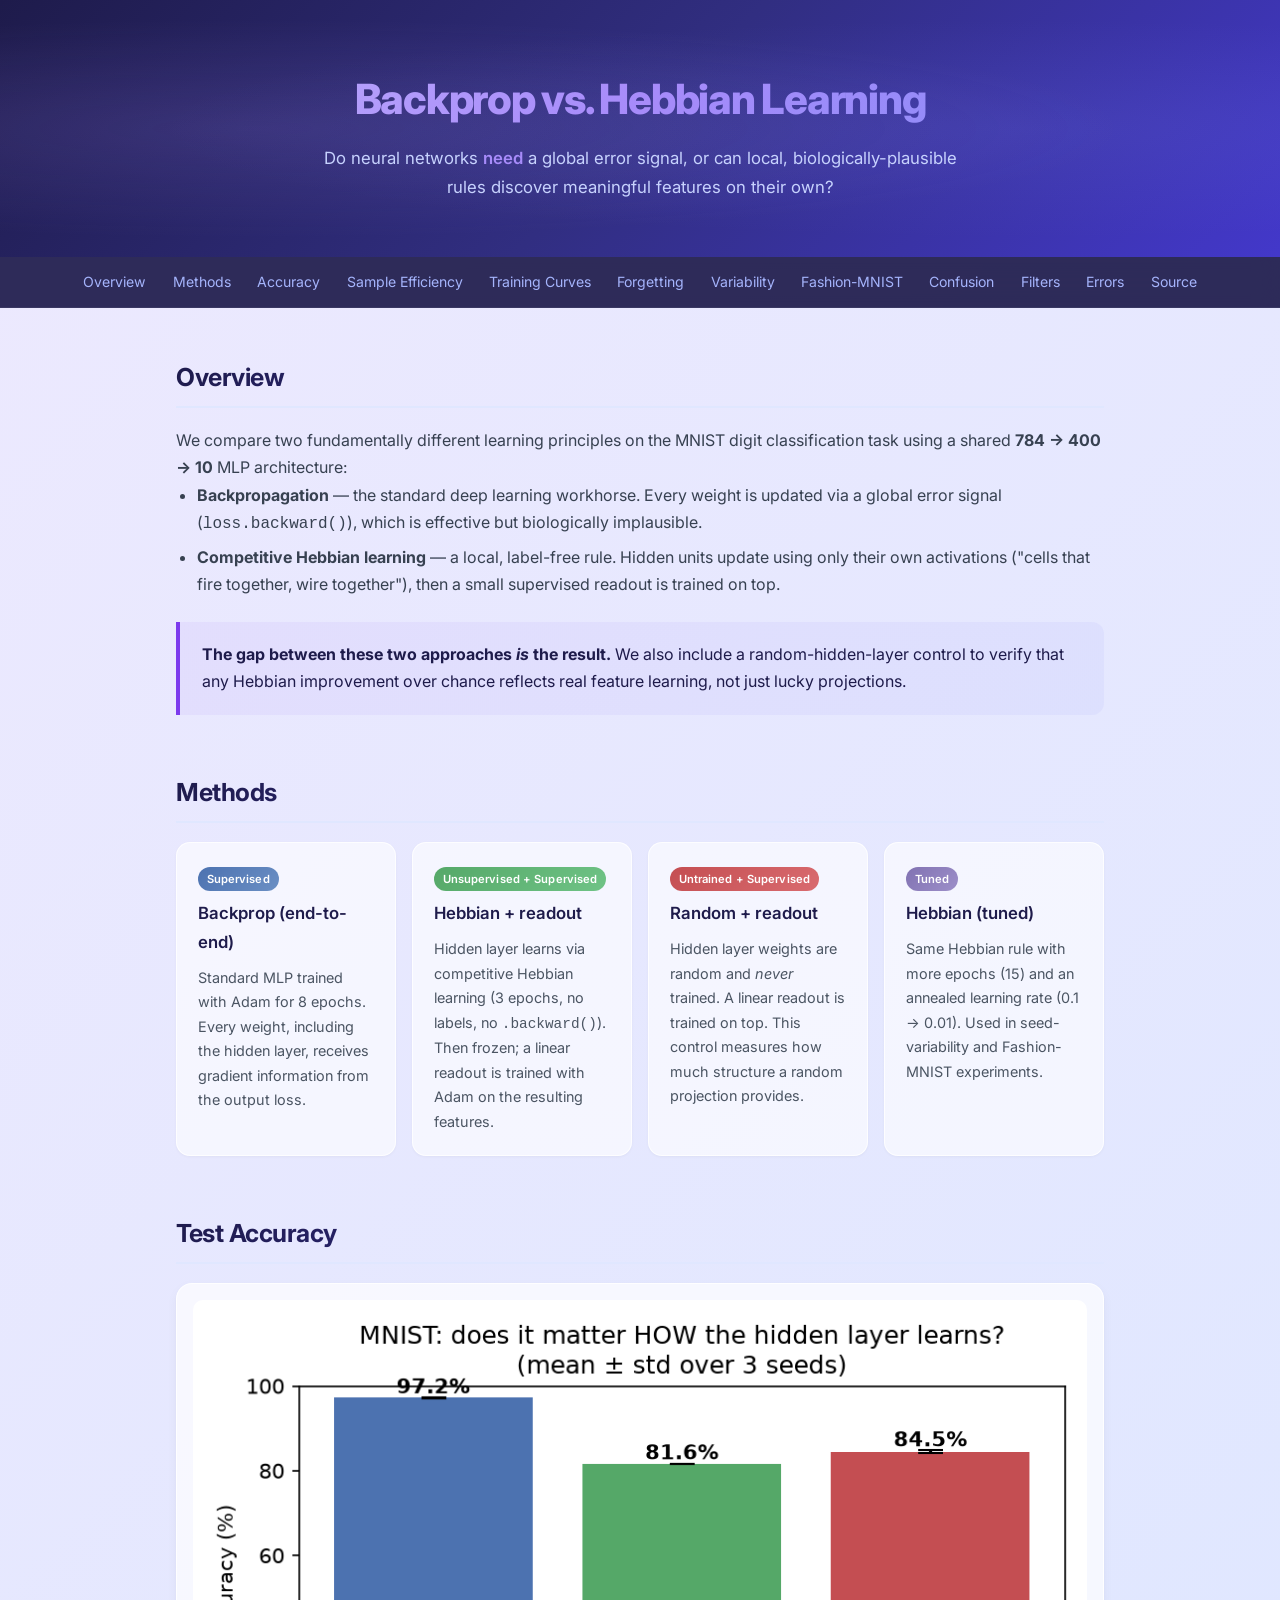
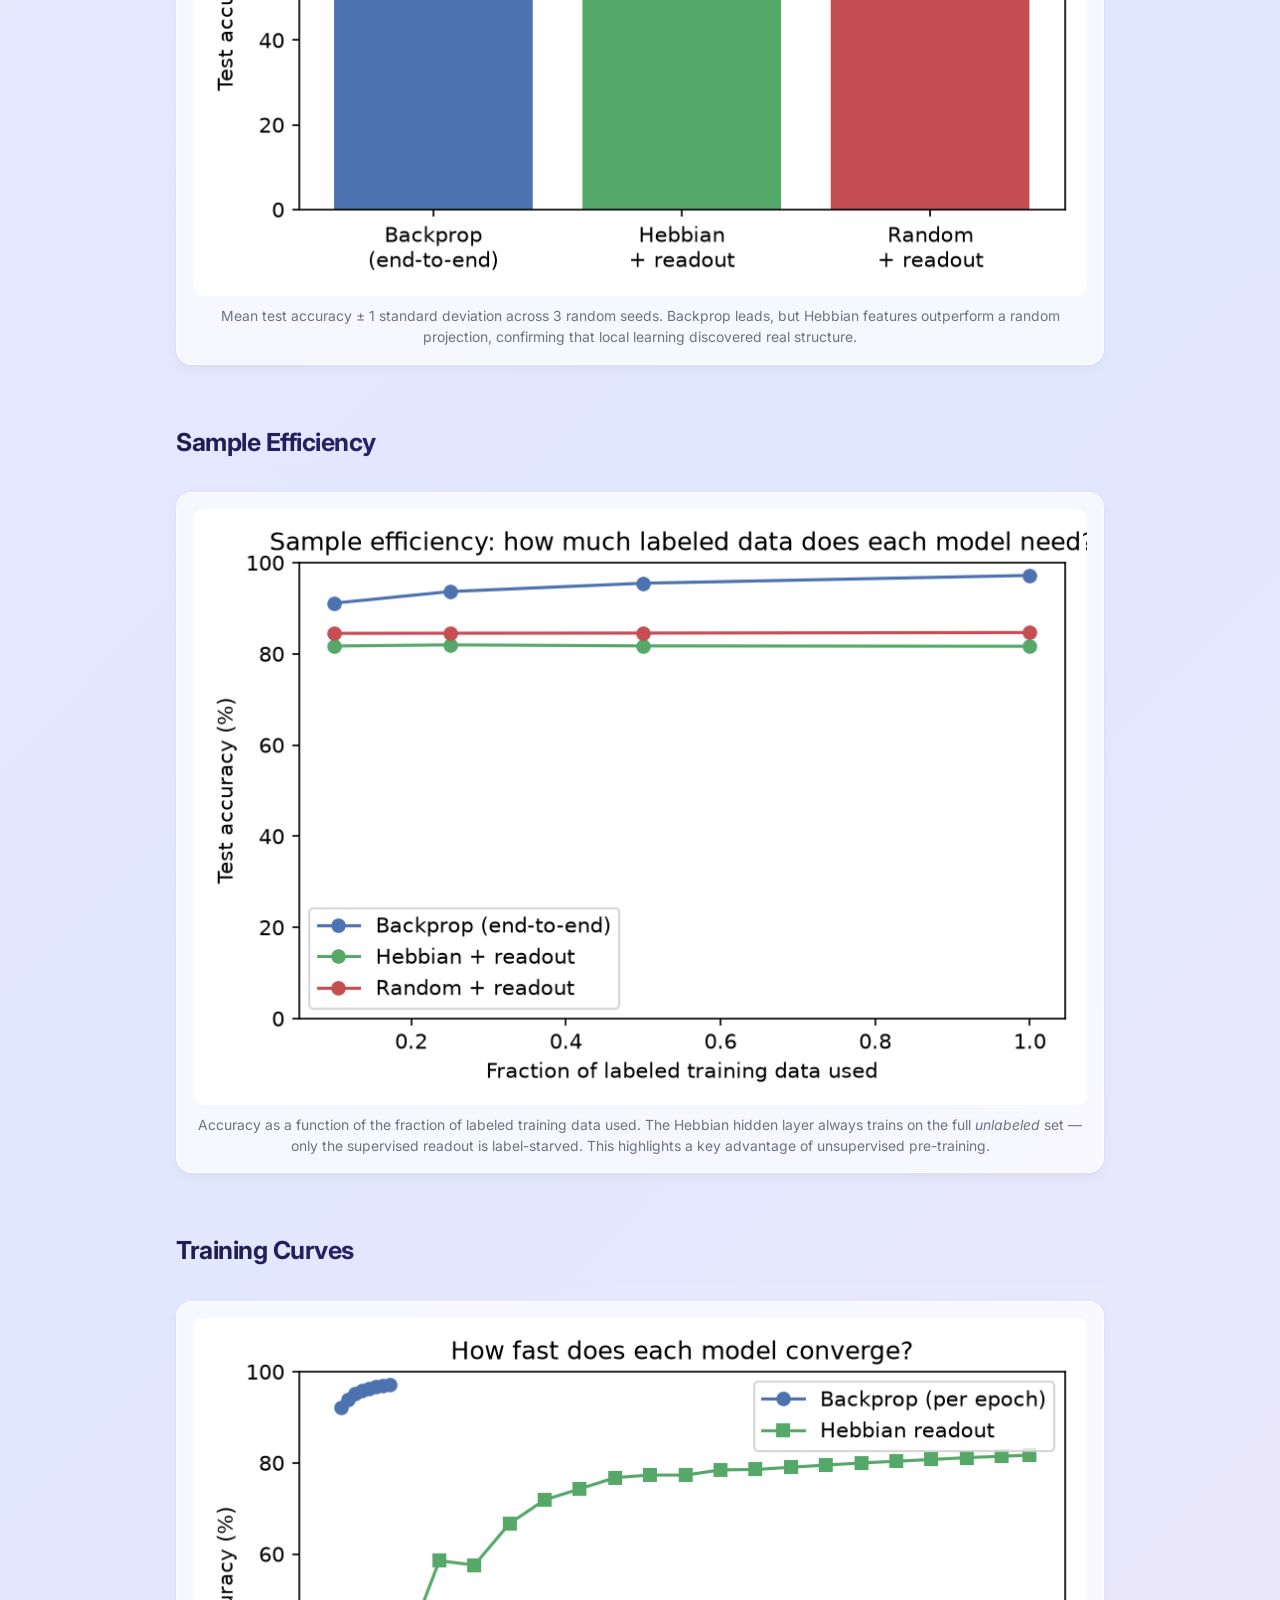
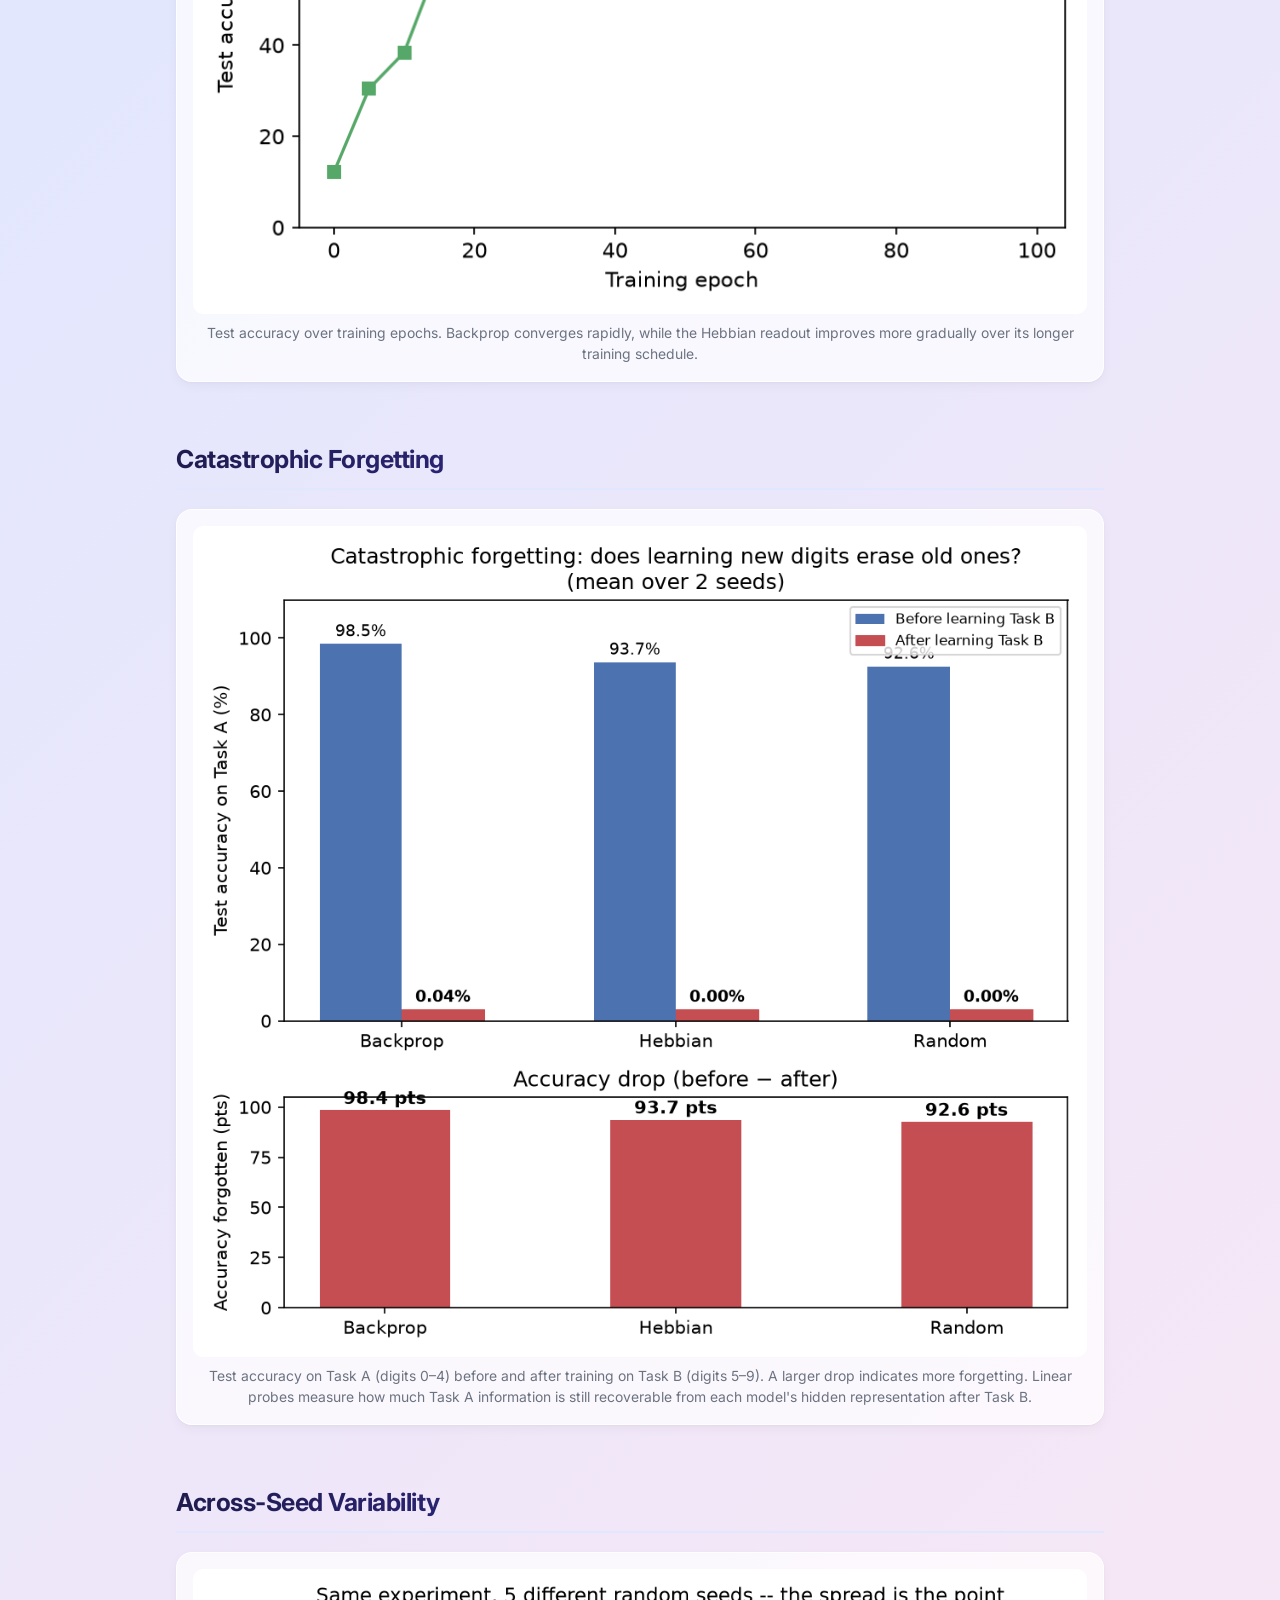
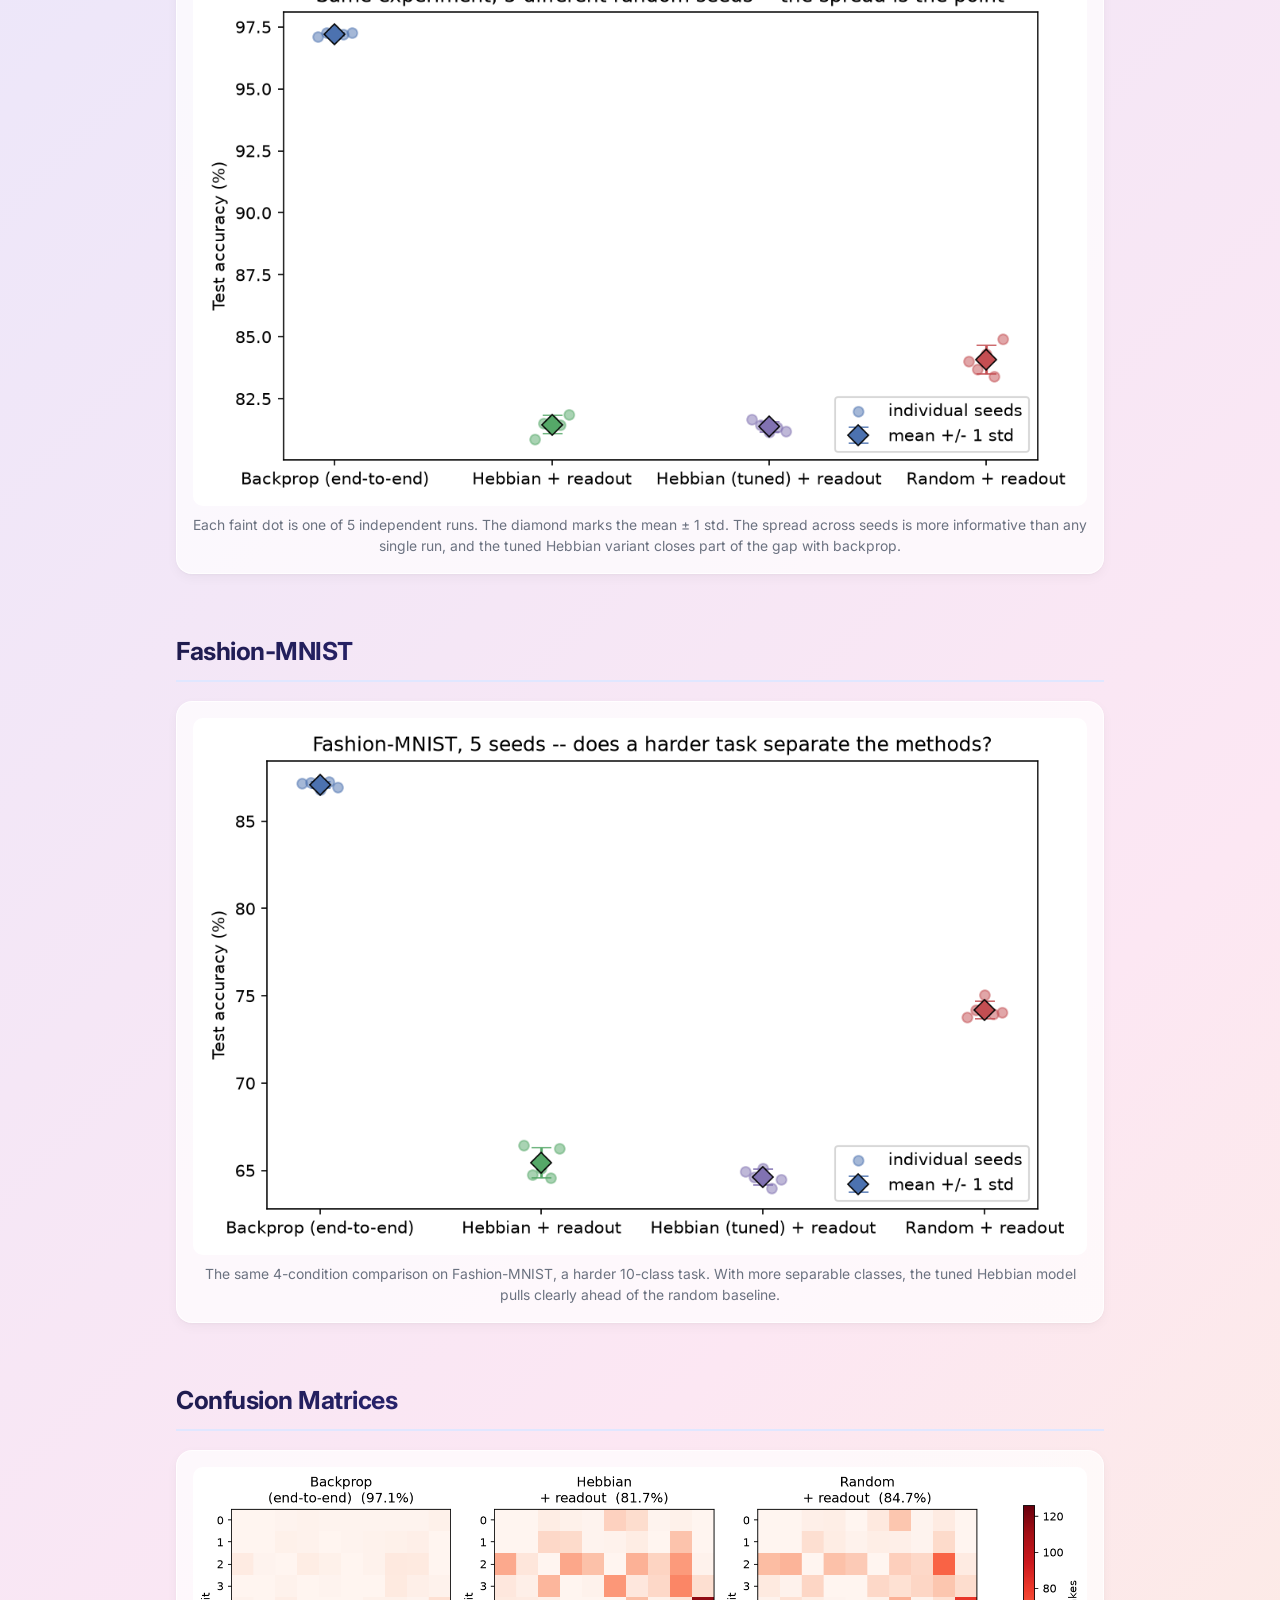
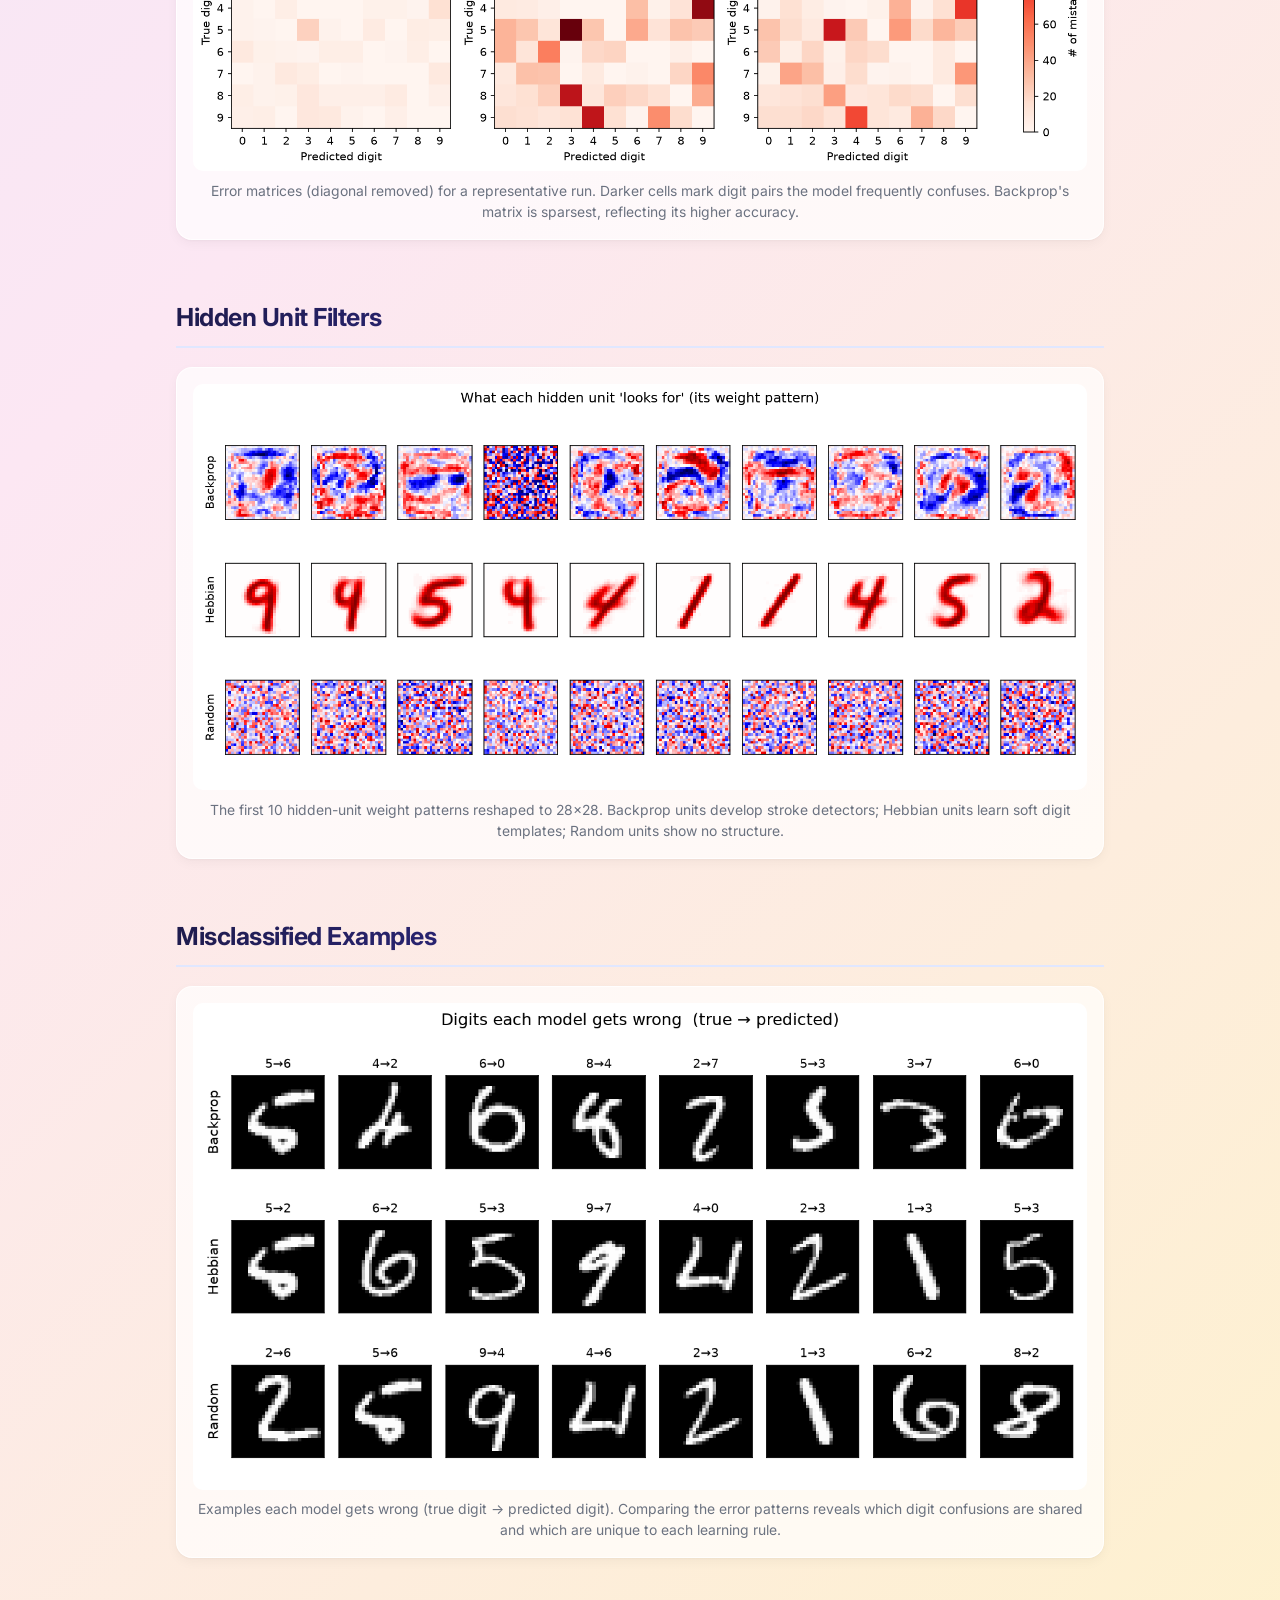
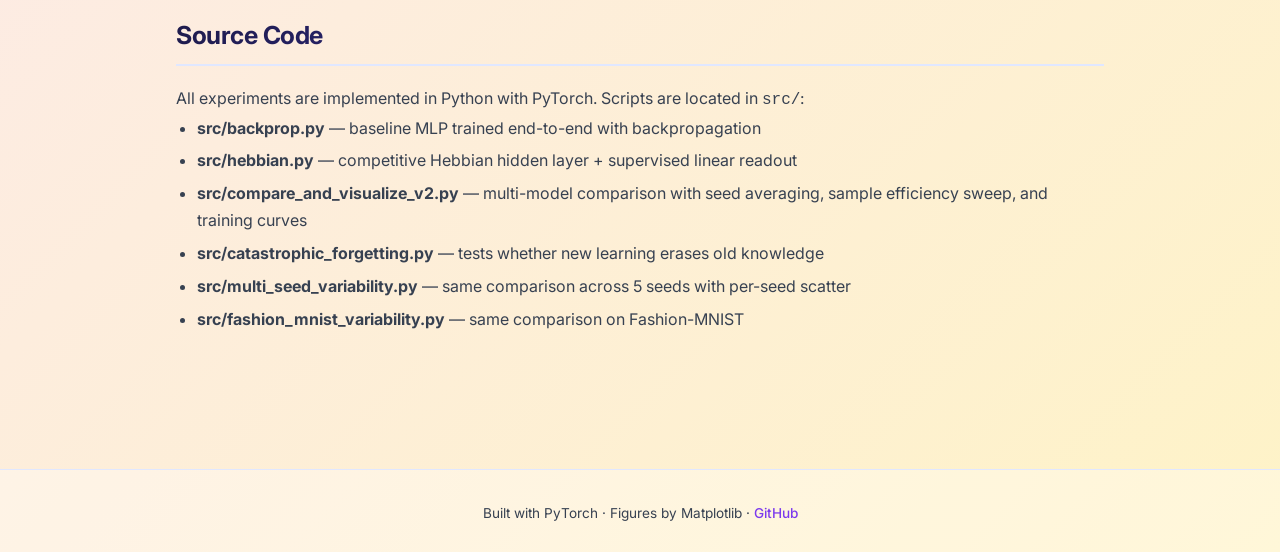
==== index.html @ b6f541f9 "fix: location" ====
<!DOCTYPE html>
<html lang="en">
<head>
<meta charset="UTF-8">
<meta name="viewport" content="width=device-width, initial-scale=1">
<title>Backprop vs. Hebbian Learning on MNIST</title>
<link rel="preconnect" href="https://fonts.googleapis.com">
<link rel="preconnect" href="https://fonts.gstatic.com" crossorigin>
<link href="https://fonts.googleapis.com/css2?family=Inter:wght@400;500;600;700;800&display=swap" rel="stylesheet">
<link rel="stylesheet" href="static/style.css">
</head>
<body>

<header>
  <h1>Backprop vs. Hebbian Learning</h1>
  <p>Do neural networks <em>need</em> a global error signal, or can local, biologically-plausible rules discover meaningful features on their own?</p>
</header>

<nav>
  <a href="#overview">Overview</a>
  <a href="#methods">Methods</a>
  <a href="#accuracy">Accuracy</a>
  <a href="#sample-efficiency">Sample Efficiency</a>
  <a href="#training-curves">Training Curves</a>
  <a href="#catastrophic-forgetting">Forgetting</a>
  <a href="#seed-variability">Variability</a>
  <a href="#fashion-mnist">Fashion-MNIST</a>
  <a href="#confusion">Confusion</a>
  <a href="#filters">Filters</a>
  <a href="#misclassified">Errors</a>
  <a href="#source">Source</a>
</nav>

<main>

<section id="overview">
  <h2>Overview</h2>
  <p>We compare two fundamentally different learning principles on the MNIST digit classification task using a shared <strong>784 &rarr; 400 &rarr; 10</strong> MLP architecture:</p>
  <ul>
    <li><strong>Backpropagation</strong> &mdash; the standard deep learning workhorse. Every weight is updated via a global error signal (<code>loss.backward()</code>), which is effective but biologically implausible.</li>
    <li><strong>Competitive Hebbian learning</strong> &mdash; a local, label-free rule. Hidden units update using only their own activations ("cells that fire together, wire together"), then a small supervised readout is trained on top.</li>
  </ul>
  <div class="highlight">
    <p><strong>The gap between these two approaches <em>is</em> the result.</strong> We also include a random-hidden-layer control to verify that any Hebbian improvement over chance reflects real feature learning, not just lucky projections.</p>
  </div>
</section>

<section id="methods">
  <h2>Methods</h2>
  <div class="method-cards">
    <div class="card">
      <span class="tag tag-bp">Supervised</span>
      <h3>Backprop (end-to-end)</h3>
      <p>Standard MLP trained with Adam for 8 epochs. Every weight, including the hidden layer, receives gradient information from the output loss.</p>
    </div>
    <div class="card">
      <span class="tag tag-hib">Unsupervised + Supervised</span>
      <h3>Hebbian + readout</h3>
      <p>Hidden layer learns via competitive Hebbian learning (3 epochs, no labels, no <code>.backward()</code>). Then frozen; a linear readout is trained with Adam on the resulting features.</p>
    </div>
    <div class="card">
      <span class="tag tag-rnd">Untrained + Supervised</span>
      <h3>Random + readout</h3>
      <p>Hidden layer weights are random and <em>never</em> trained. A linear readout is trained on top. This control measures how much structure a random projection provides.</p>
    </div>
    <div class="card">
      <span class="tag tag-tuning">Tuned</span>
      <h3>Hebbian (tuned)</h3>
      <p>Same Hebbian rule with more epochs (15) and an annealed learning rate (0.1 &rarr; 0.01). Used in seed-variability and Fashion-MNIST experiments.</p>
    </div>
  </div>
</section>

<section id="accuracy">
  <h2>Test Accuracy</h2>
  <figure>
    <img src="output/accuracy_comparison.png" alt="Accuracy comparison bar chart">
    <figcaption>Mean test accuracy &plusmn; 1 standard deviation across 3 random seeds. Backprop leads, but Hebbian features outperform a random projection, confirming that local learning discovered real structure.</figcaption>
  </figure>
</section>

<section id="sample-efficiency">
  <h2>Sample Efficiency</h2>
  <figure>
    <img src="output/sample_efficiency.png" alt="Sample efficiency plot">
    <figcaption>Accuracy as a function of the fraction of labeled training data used. The Hebbian hidden layer always trains on the full <em>unlabeled</em> set &mdash; only the supervised readout is label-starved. This highlights a key advantage of unsupervised pre-training.</figcaption>
  </figure>
</section>

<section id="training-curves">
  <h2>Training Curves</h2>
  <figure>
    <img src="output/training_curves.png" alt="Training curves">
    <figcaption>Test accuracy over training epochs. Backprop converges rapidly, while the Hebbian readout improves more gradually over its longer training schedule.</figcaption>
  </figure>
</section>

<section id="catastrophic-forgetting">
  <h2>Catastrophic Forgetting</h2>
  <figure>
    <img src="output/catastrophic_forgetting.png" alt="Catastrophic forgetting bar chart">
    <figcaption>Test accuracy on Task A (digits 0&ndash;4) before and after training on Task B (digits 5&ndash;9). A larger drop indicates more forgetting. Linear probes measure how much Task A information is still recoverable from each model's hidden representation after Task B.</figcaption>
  </figure>
</section>

<section id="seed-variability">
  <h2>Across-Seed Variability</h2>
  <figure>
    <img src="output/seed_variability.png" alt="Seed variability scatter plot">
    <figcaption>Each faint dot is one of 5 independent runs. The diamond marks the mean &plusmn; 1 std. The spread across seeds is more informative than any single run, and the tuned Hebbian variant closes part of the gap with backprop.</figcaption>
  </figure>
</section>

<section id="fashion-mnist">
  <h2>Fashion-MNIST</h2>
  <figure>
    <img src="output/fashion_seed_variability.png" alt="Fashion-MNIST variability">
    <figcaption>The same 4-condition comparison on Fashion-MNIST, a harder 10-class task. With more separable classes, the tuned Hebbian model pulls clearly ahead of the random baseline.</figcaption>
  </figure>
</section>

<section id="confusion">
  <h2>Confusion Matrices</h2>
  <figure>
    <img src="output/confusion_matrices.png" alt="Confusion matrices">
    <figcaption>Error matrices (diagonal removed) for a representative run. Darker cells mark digit pairs the model frequently confuses. Backprop's matrix is sparsest, reflecting its higher accuracy.</figcaption>
  </figure>
</section>

<section id="filters">
  <h2>Hidden Unit Filters</h2>
  <figure>
    <img src="output/filters.png" alt="Weight filters">
    <figcaption>The first 10 hidden-unit weight patterns reshaped to 28&times;28. Backprop units develop stroke detectors; Hebbian units learn soft digit templates; Random units show no structure.</figcaption>
  </figure>
</section>

<section id="misclassified">
  <h2>Misclassified Examples</h2>
  <figure>
    <img src="output/misclassified.png" alt="Misclassified digits">
    <figcaption>Examples each model gets wrong (true digit &rarr; predicted digit). Comparing the error patterns reveals which digit confusions are shared and which are unique to each learning rule.</figcaption>
  </figure>
</section>

<section id="source">
  <h2>Source Code</h2>
  <p>All experiments are implemented in Python with PyTorch. Scripts are located in <code>src/</code>:</p>
  <ul>
    <li><strong>src/backprop.py</strong> &mdash; baseline MLP trained end-to-end with backpropagation</li>
    <li><strong>src/hebbian.py</strong> &mdash; competitive Hebbian hidden layer + supervised linear readout</li>
    <li><strong>src/compare_and_visualize_v2.py</strong> &mdash; multi-model comparison with seed averaging, sample efficiency sweep, and training curves</li>
    <li><strong>src/catastrophic_forgetting.py</strong> &mdash; tests whether new learning erases old knowledge</li>
    <li><strong>src/multi_seed_variability.py</strong> &mdash; same comparison across 5 seeds with per-seed scatter</li>
    <li><strong>src/fashion_mnist_variability.py</strong> &mdash; same comparison on Fashion-MNIST</li>
  </ul>
</section>

</main>

<footer>
  <p>Built with PyTorch &middot; Figures by Matplotlib &middot; <a href="https://github.com/JoshBeitler47/CompBioFinalProject">GitHub</a></p>
</footer>

</body>
</html>
---- static/style.css ----
*, *::before, *::after { box-sizing: border-box; margin: 0; padding: 0; }
html { scroll-behavior: smooth; }
body {
  font: 16px/1.7 'Inter', -apple-system, BlinkMacSystemFont, "Segoe UI", Roboto, Helvetica, Arial, sans-serif;
  color: #1e1e2e;     background: linear-gradient(135deg, #ede9fe 0%, #e0e7ff 30%, #fce7f3 70%, #fef3c7 100%);
  min-height: 100vh; display: flex; flex-direction: column;
}
::selection { background: #7c3aed33; color: #5b21b6; }
::-webkit-scrollbar { width: 8px; }
::-webkit-scrollbar-track { background: #e4e9f2; }
::-webkit-scrollbar-thumb { background: #a78bfa; border-radius: 4px; }

header {
  background: linear-gradient(135deg, #1e1b4b 0%, #312e81 50%, #4338ca 100%);
  color: #fff; padding: 4rem 1rem 3.5rem; text-align: center;
  position: relative; overflow: hidden;
}
header::before {
  content: ''; position: absolute; inset: 0;
  background: radial-gradient(ellipse at 20% 50%, rgba(167,139,250,.15) 0%, transparent 60%),
              radial-gradient(ellipse at 80% 50%, rgba(129,140,248,.12) 0%, transparent 60%);
}
header h1 {
  font-size: 2.6rem; font-weight: 800; letter-spacing: -.03em;
  background: linear-gradient(135deg, #c4b5fd, #a78bfa, #818cf8);
  -webkit-background-clip: text; -webkit-text-fill-color: transparent;
  background-clip: text; position: relative; margin-bottom: .6rem;
}
header p { font-size: 1.05rem; color: #c7d2fe; max-width: 640px; margin: 0 auto; line-height: 1.7; position: relative; }
header p em { color: #a78bfa; font-style: normal; font-weight: 600; }

nav {
  background: rgba(30,27,75,.92); backdrop-filter: blur(12px); -webkit-backdrop-filter: blur(12px);
  padding: .8rem 1rem; text-align: center; font-size: .88rem;
  position: sticky; top: 0; z-index: 100; border-bottom: 1px solid rgba(255,255,255,.06);
}
nav a {
  color: #a5b4fc; text-decoration: none; margin: 0 .7rem;
  transition: color .2s, transform .2s; display: inline-block;
}
nav a:hover { color: #c4b5fd; transform: translateY(-1px); }

main { flex: 1; max-width: 960px; margin: 0 auto; padding: 3rem 1rem; }

section {
  margin-bottom: 3.5rem;
  opacity: 0; animation: fadeUp .6s ease forwards;
}
section:nth-child(2) { animation-delay: .1s; }
section:nth-child(3) { animation-delay: .2s; }
@keyframes fadeUp { to { opacity: 1; transform: translateY(0); } }
section { transform: translateY(20px); }

h2 {
  font-size: 1.55rem; font-weight: 700; margin-bottom: 1.2rem;
  background: linear-gradient(135deg, #1e1b4b, #4338ca);
  -webkit-background-clip: text; -webkit-text-fill-color: transparent;
  background-clip: text; letter-spacing: -.02em;
  border-bottom: 2px solid #e0e7ff; padding-bottom: .5rem;
}
h3 { font-size: 1.15rem; font-weight: 600; margin: 1.5rem 0 .6rem; color: #1e1b4b; }
p, li { color: #374151; }
ul { padding-left: 1.3rem; }
li { margin-bottom: .35rem; }

figure {
  background: rgba(255,255,255,.7); backdrop-filter: blur(4px); -webkit-backdrop-filter: blur(4px);
  border: 1px solid rgba(255,255,255,.8); border-radius: 16px;
  padding: 1rem; text-align: center;
  box-shadow: 0 1px 3px rgba(0,0,0,.04), 0 4px 12px rgba(0,0,0,.04);
  transition: transform .3s, box-shadow .3s;
}
figure:hover { transform: translateY(-3px); box-shadow: 0 4px 12px rgba(0,0,0,.06), 0 12px 32px rgba(0,0,0,.06); }
figure img { max-width: 100%; height: auto; display: block; margin: 0 auto; border-radius: 10px; }
figcaption { margin-top: .6rem; font-size: .87rem; color: #6b7280; line-height: 1.5; }

.highlight {
  background: linear-gradient(135deg, rgba(124,58,237,.06), rgba(99,102,241,.06));
  border-left: 4px solid #7c3aed; padding: 1.2rem 1.4rem;
  border-radius: 0 12px 12px 0; margin: 1.5rem 0;
}
.highlight p { margin: 0; color: #1e1b4b; }

.method-cards {
  display: grid; grid-template-columns: repeat(auto-fit, minmax(220px, 1fr)); gap: 1rem; margin-top: 1rem;
}
.card {
  background: rgba(255,255,255,.6); backdrop-filter: blur(4px); -webkit-backdrop-filter: blur(4px);
  border: 1px solid rgba(255,255,255,.8); border-radius: 14px; padding: 1.3rem;
  transition: transform .25s, box-shadow .25s;
  box-shadow: 0 1px 3px rgba(0,0,0,.04);
}
.card:hover { transform: translateY(-4px); box-shadow: 0 8px 24px rgba(0,0,0,.06); }
.card h3 { margin-top: 0; font-size: 1.05rem; }
.card p { font-size: .9rem; color: #4b5563; }
.card .acc { font-size: 1.6rem; font-weight: 700; color: #1e1b4b; margin: .4rem 0; }
.card .tag {
  display: inline-block; font-size: .7rem; font-weight: 600; padding: .15rem .55rem;
  border-radius: 20px; color: #fff; margin-bottom: .5rem; letter-spacing: .01em;
}
.tag-bp { background: linear-gradient(135deg, #4C72B0, #6b8fc4); }
.tag-hib { background: linear-gradient(135deg, #55A868, #6fc386); }
.tag-rnd { background: linear-gradient(135deg, #C44E52, #d96b6f); }
.tag-tuning { background: linear-gradient(135deg, #8172B2, #9d8fc9); }

footer {
  text-align: center; padding: 2rem 1rem; font-size: .85rem; color: #6b7280;
  border-top: 1px solid #e0e7ff; margin-top: 2rem;
  background: rgba(255,255,255,.3);
}
footer a { color: #7c3aed; font-weight: 500; text-decoration: none; }
footer a:hover { text-decoration: underline; }

@media (max-width: 600px) {
  header h1 { font-size: 1.8rem; }
  header { padding: 2.5rem 1rem 2rem; }
  nav { font-size: .8rem; }
  nav a { margin: 0 .4rem; }
}
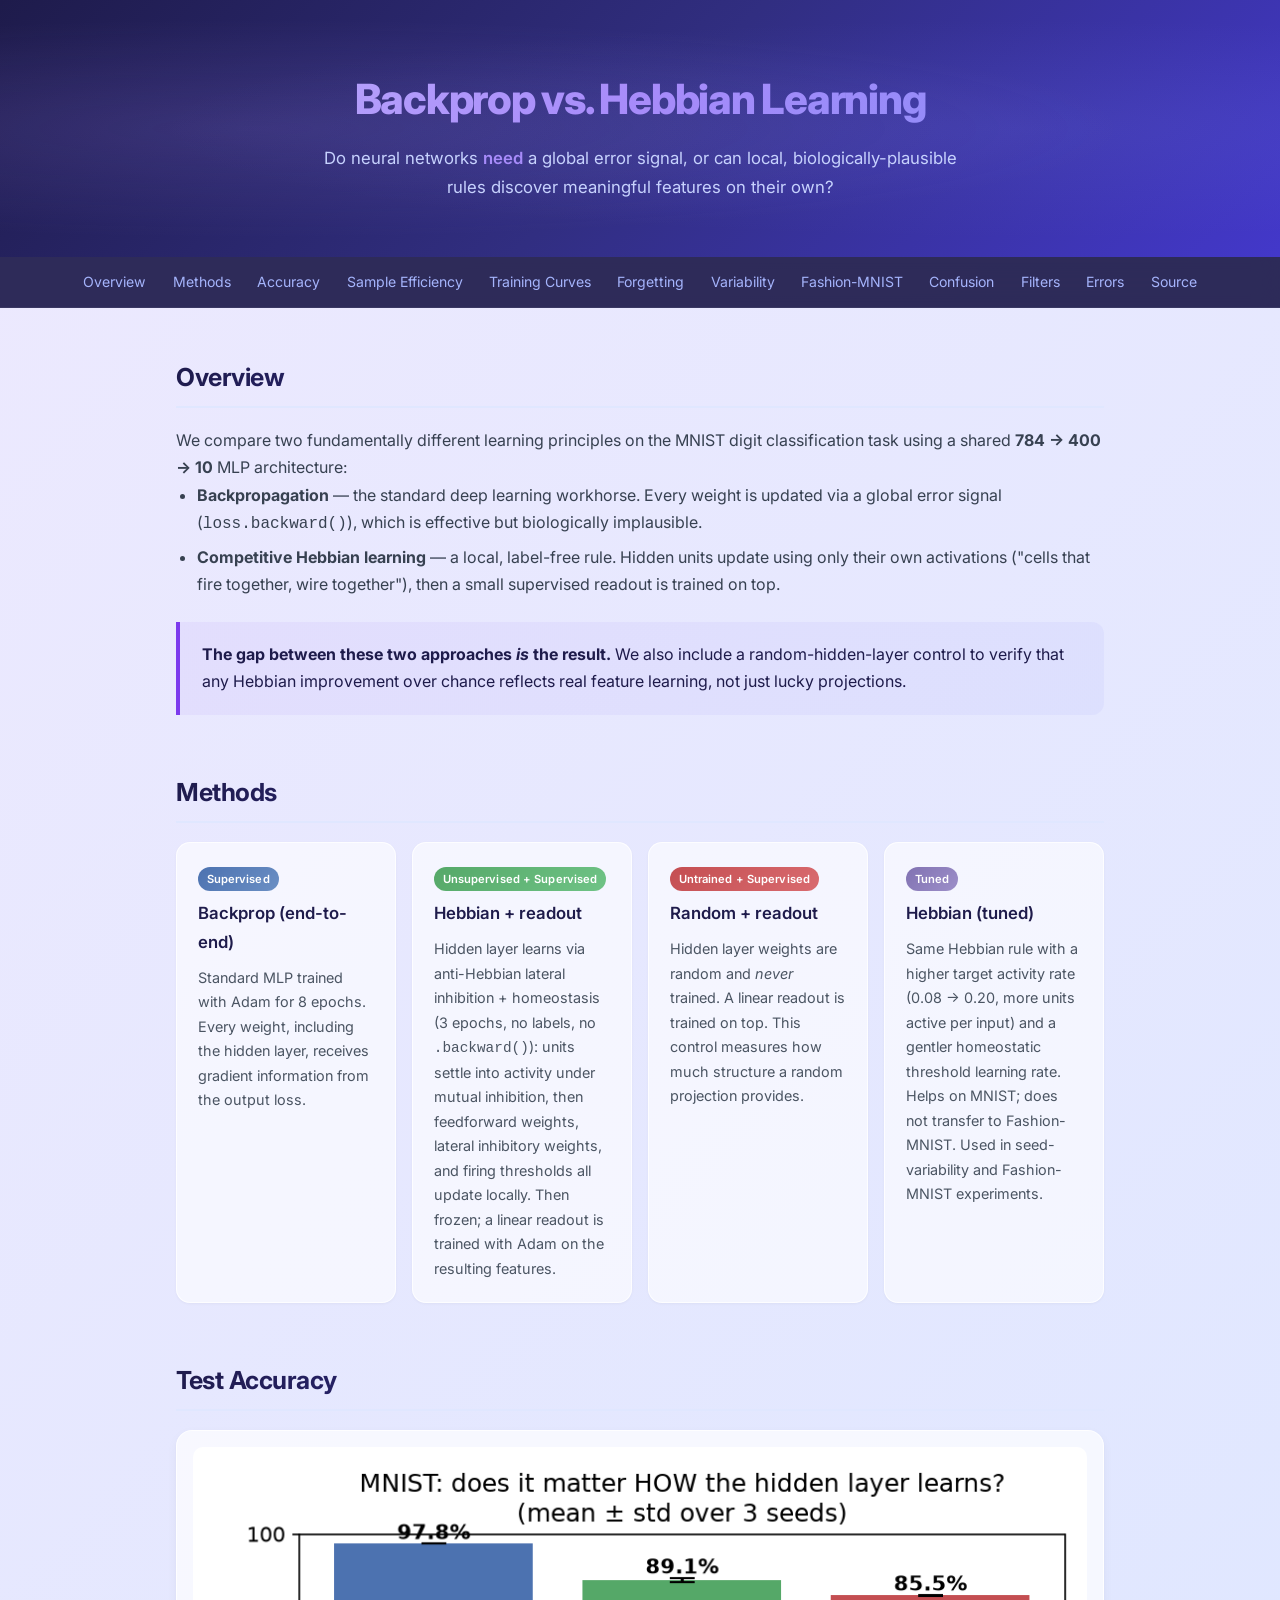
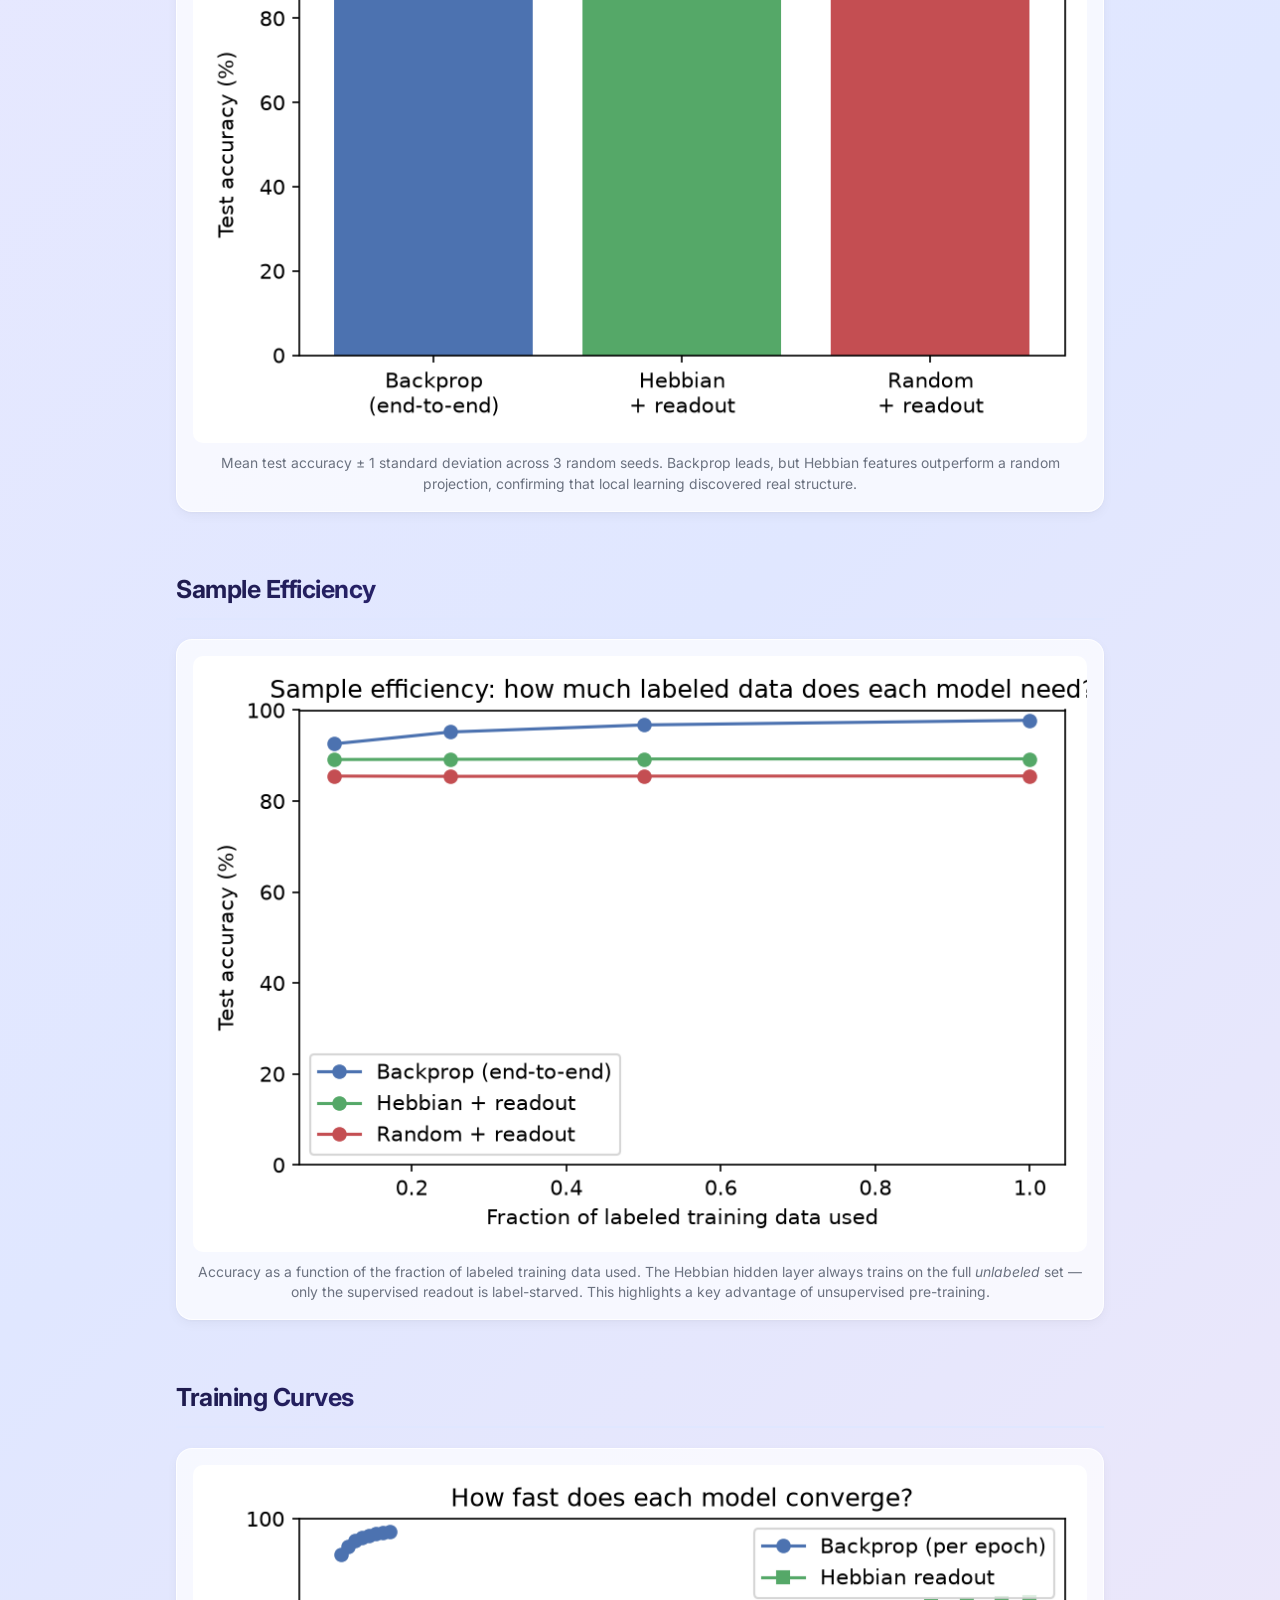
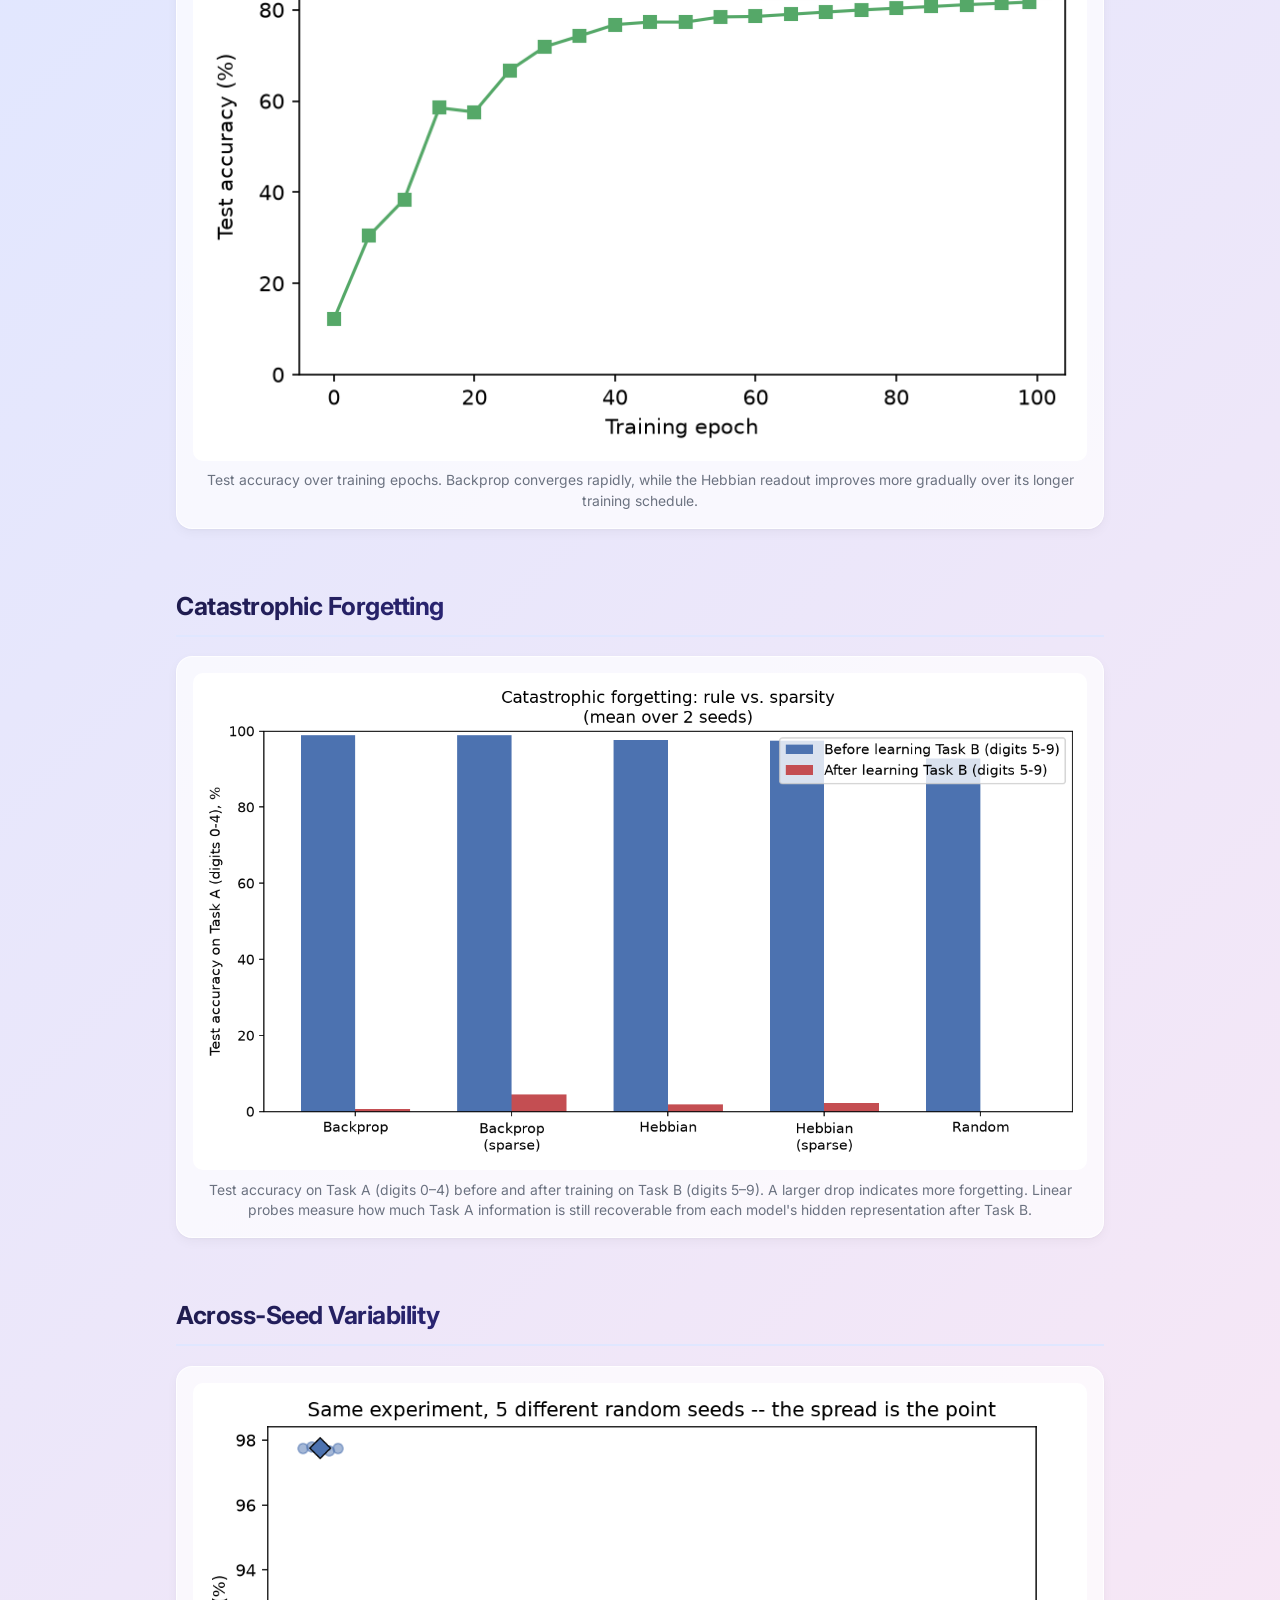
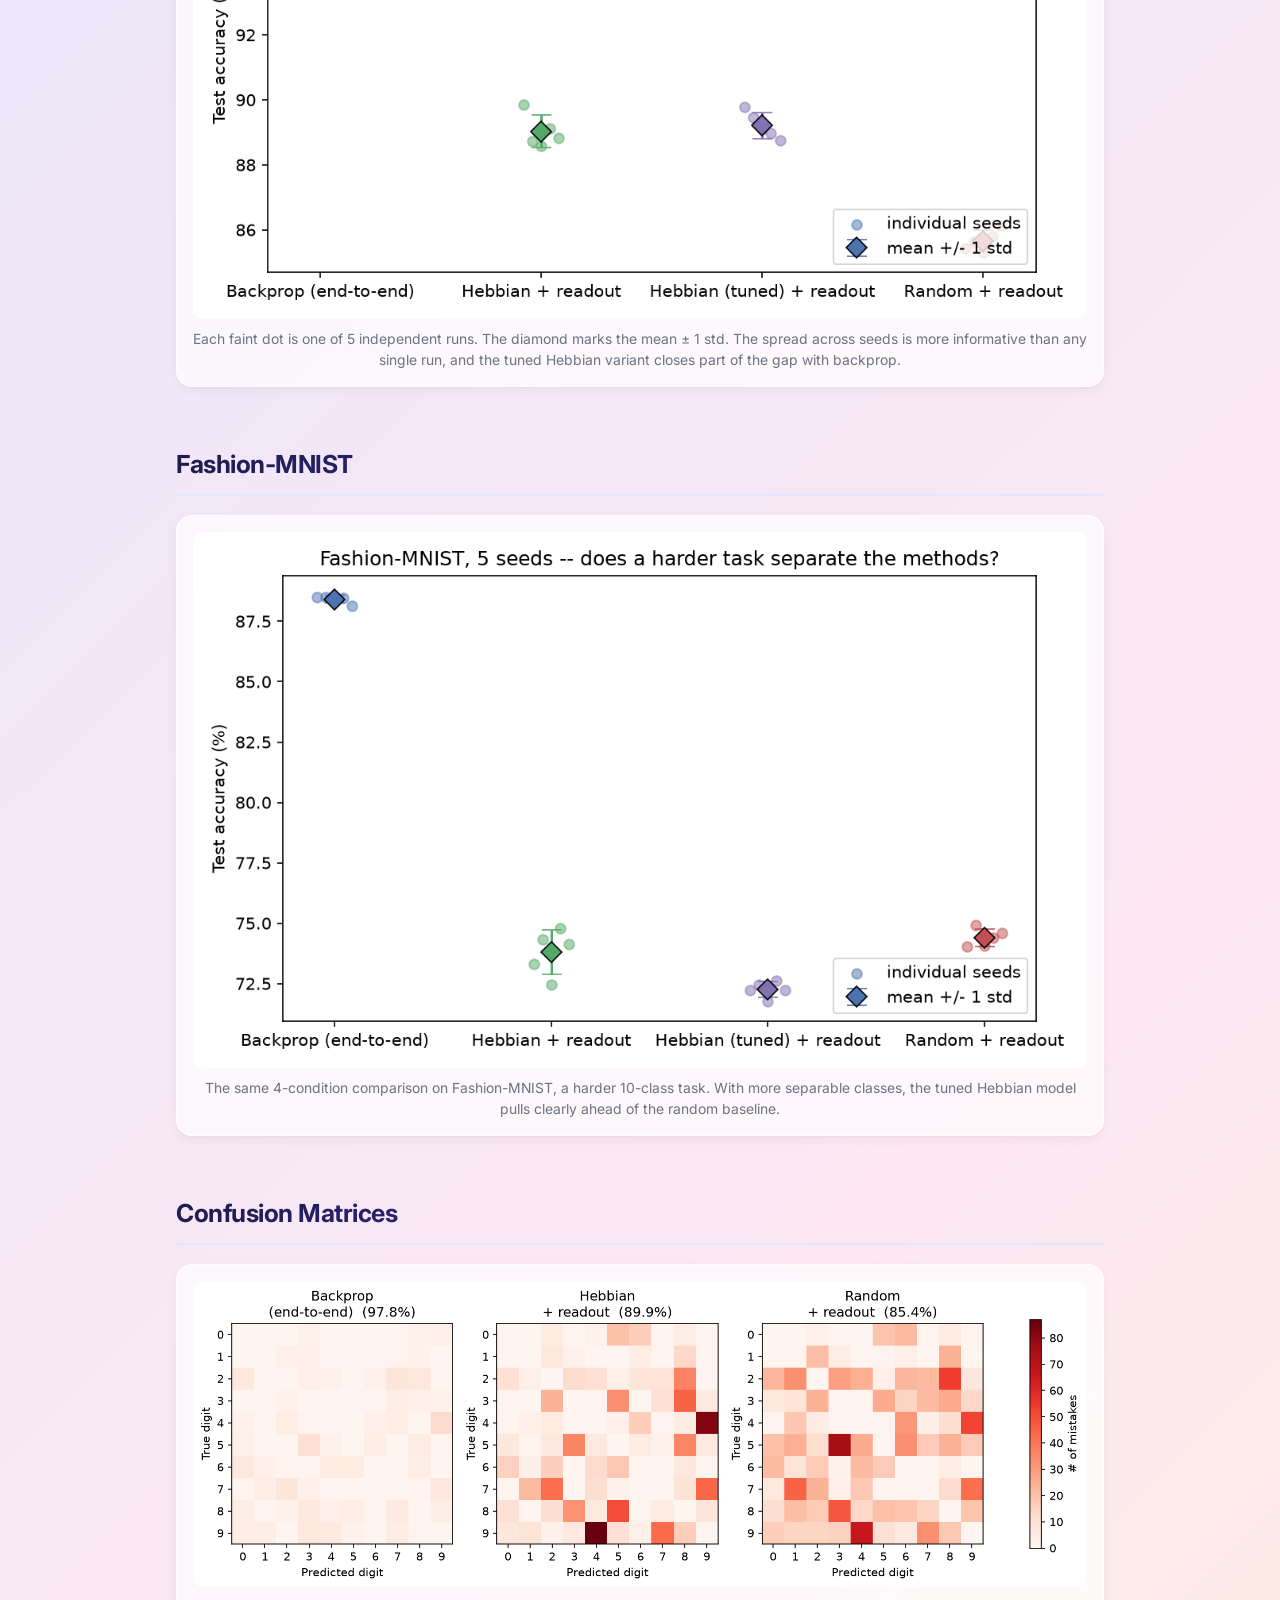
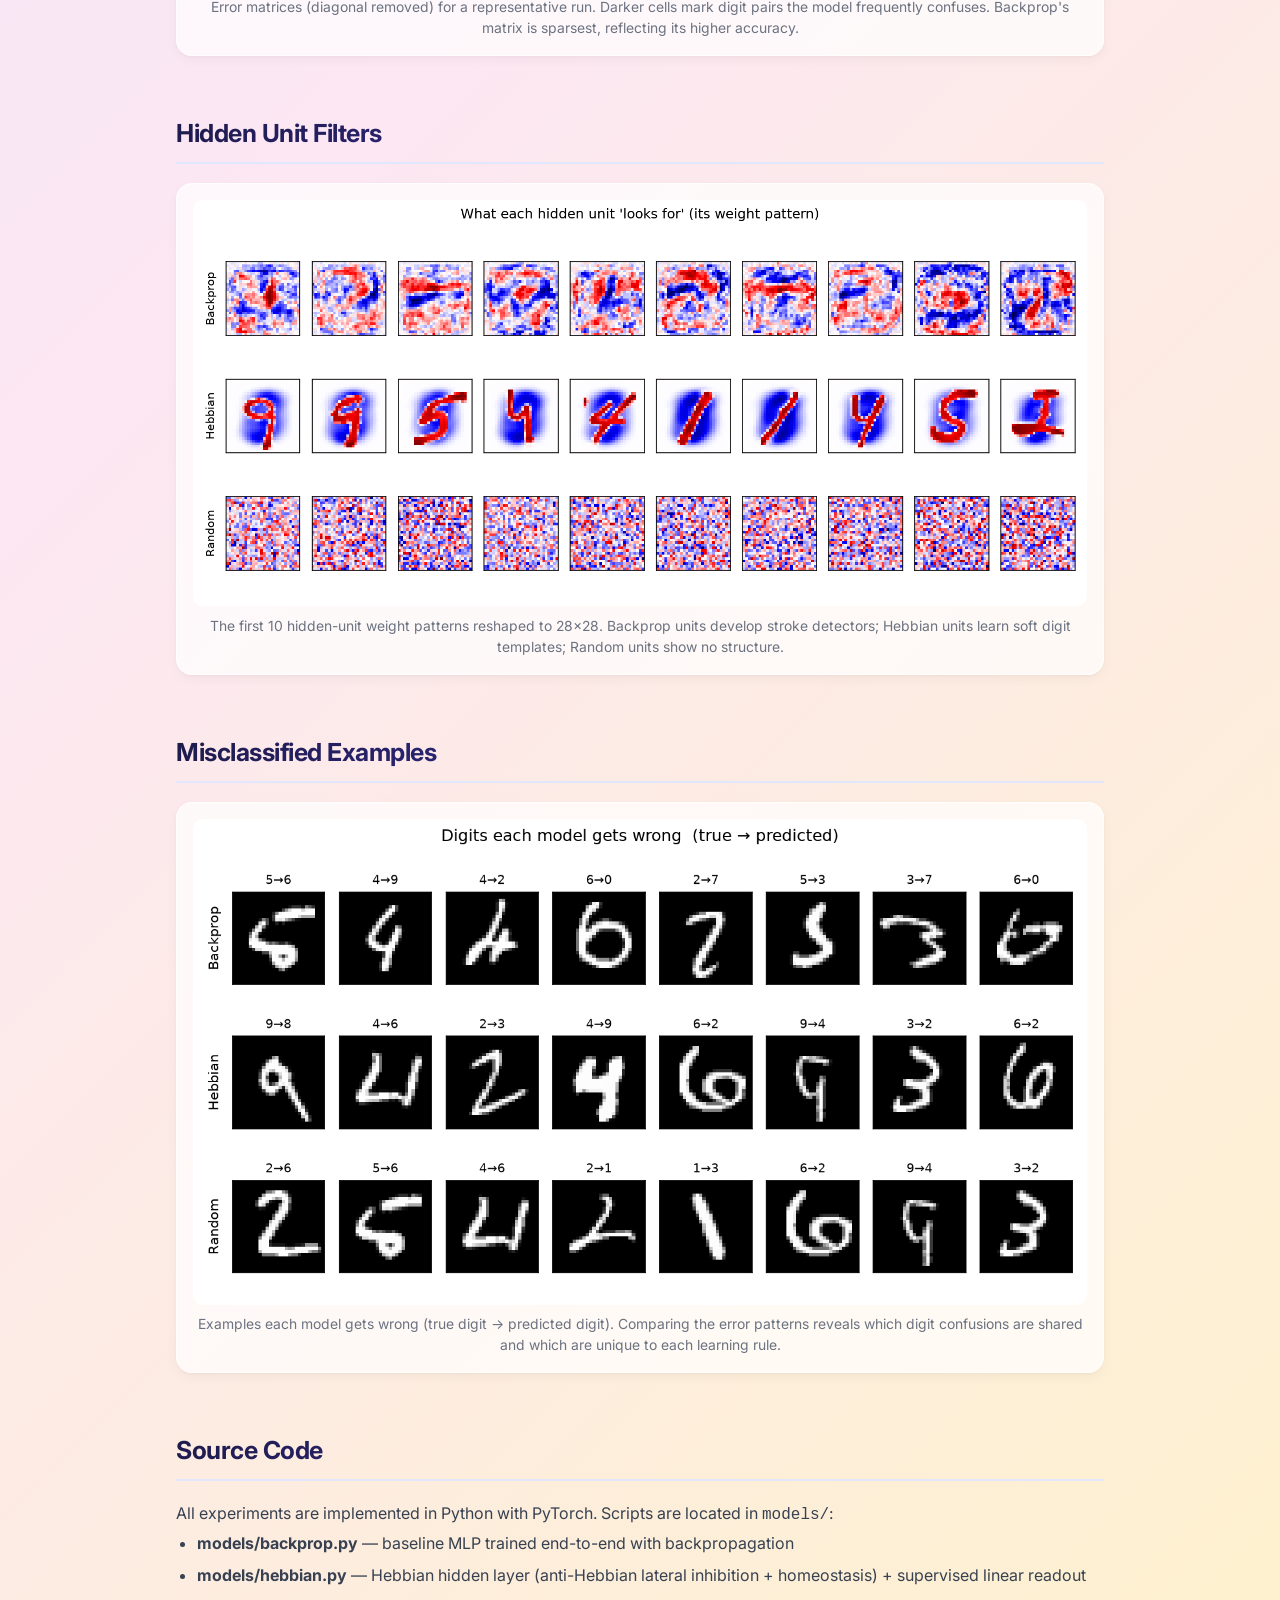
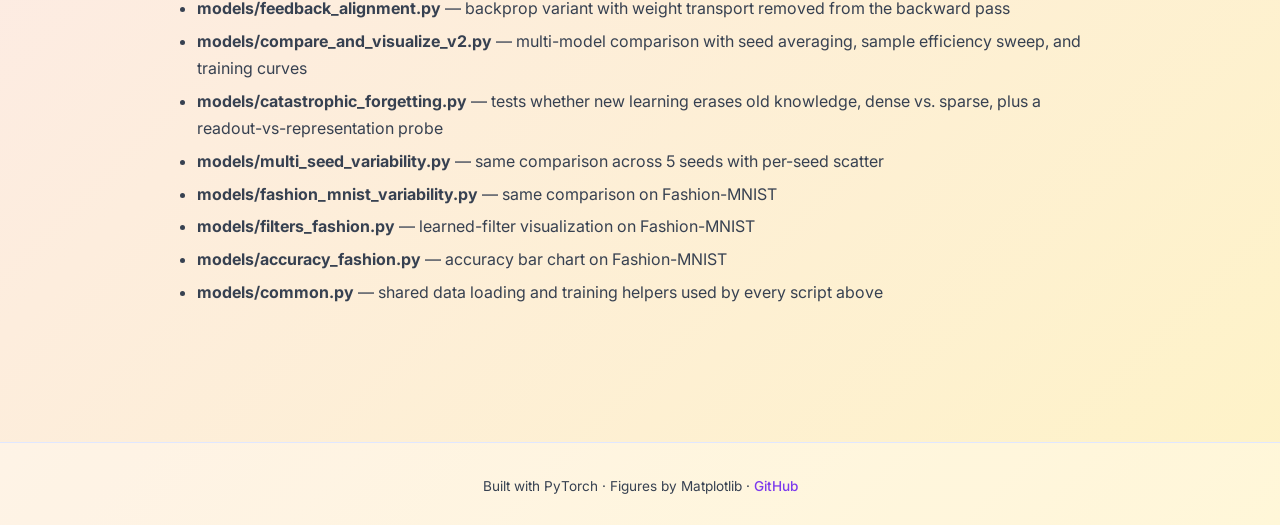
==== commit 3fc68928: "Relocate scripts to models/ and update docs Update documentation and site to reflect moving experime" ====
--- a/index.html
+++ b/index.html
@@ -56,7 +56,7 @@
     <div class="card">
       <span class="tag tag-hib">Unsupervised + Supervised</span>
       <h3>Hebbian + readout</h3>
-      <p>Hidden layer learns via competitive Hebbian learning (3 epochs, no labels, no <code>.backward()</code>). Then frozen; a linear readout is trained with Adam on the resulting features.</p>
+      <p>Hidden layer learns via anti-Hebbian lateral inhibition + homeostasis (3 epochs, no labels, no <code>.backward()</code>): units settle into activity under mutual inhibition, then feedforward weights, lateral inhibitory weights, and firing thresholds all update locally. Then frozen; a linear readout is trained with Adam on the resulting features.</p>
     </div>
     <div class="card">
       <span class="tag tag-rnd">Untrained + Supervised</span>
@@ -66,7 +66,7 @@
     <div class="card">
       <span class="tag tag-tuning">Tuned</span>
       <h3>Hebbian (tuned)</h3>
-      <p>Same Hebbian rule with more epochs (15) and an annealed learning rate (0.1 &rarr; 0.01). Used in seed-variability and Fashion-MNIST experiments.</p>
+      <p>Same Hebbian rule with a higher target activity rate (0.08 &rarr; 0.20, more units active per input) and a gentler homeostatic threshold learning rate. Helps on MNIST; does not transfer to Fashion-MNIST. Used in seed-variability and Fashion-MNIST experiments.</p>
     </div>
   </div>
 </section>
@@ -145,14 +145,18 @@
 
 <section id="source">
   <h2>Source Code</h2>
-  <p>All experiments are implemented in Python with PyTorch. Scripts are located in <code>src/</code>:</p>
+  <p>All experiments are implemented in Python with PyTorch. Scripts are located in <code>models/</code>:</p>
   <ul>
-    <li><strong>src/backprop.py</strong> &mdash; baseline MLP trained end-to-end with backpropagation</li>
-    <li><strong>src/hebbian.py</strong> &mdash; competitive Hebbian hidden layer + supervised linear readout</li>
-    <li><strong>src/compare_and_visualize_v2.py</strong> &mdash; multi-model comparison with seed averaging, sample efficiency sweep, and training curves</li>
-    <li><strong>src/catastrophic_forgetting.py</strong> &mdash; tests whether new learning erases old knowledge</li>
-    <li><strong>src/multi_seed_variability.py</strong> &mdash; same comparison across 5 seeds with per-seed scatter</li>
-    <li><strong>src/fashion_mnist_variability.py</strong> &mdash; same comparison on Fashion-MNIST</li>
+    <li><strong>models/backprop.py</strong> &mdash; baseline MLP trained end-to-end with backpropagation</li>
+    <li><strong>models/hebbian.py</strong> &mdash; Hebbian hidden layer (anti-Hebbian lateral inhibition + homeostasis) + supervised linear readout</li>
+    <li><strong>models/feedback_alignment.py</strong> &mdash; backprop variant with weight transport removed from the backward pass</li>
+    <li><strong>models/compare_and_visualize_v2.py</strong> &mdash; multi-model comparison with seed averaging, sample efficiency sweep, and training curves</li>
+    <li><strong>models/catastrophic_forgetting.py</strong> &mdash; tests whether new learning erases old knowledge, dense vs. sparse, plus a readout-vs-representation probe</li>
+    <li><strong>models/multi_seed_variability.py</strong> &mdash; same comparison across 5 seeds with per-seed scatter</li>
+    <li><strong>models/fashion_mnist_variability.py</strong> &mdash; same comparison on Fashion-MNIST</li>
+    <li><strong>models/filters_fashion.py</strong> &mdash; learned-filter visualization on Fashion-MNIST</li>
+    <li><strong>models/accuracy_fashion.py</strong> &mdash; accuracy bar chart on Fashion-MNIST</li>
+    <li><strong>models/common.py</strong> &mdash; shared data loading and training helpers used by every script above</li>
   </ul>
 </section>
 
